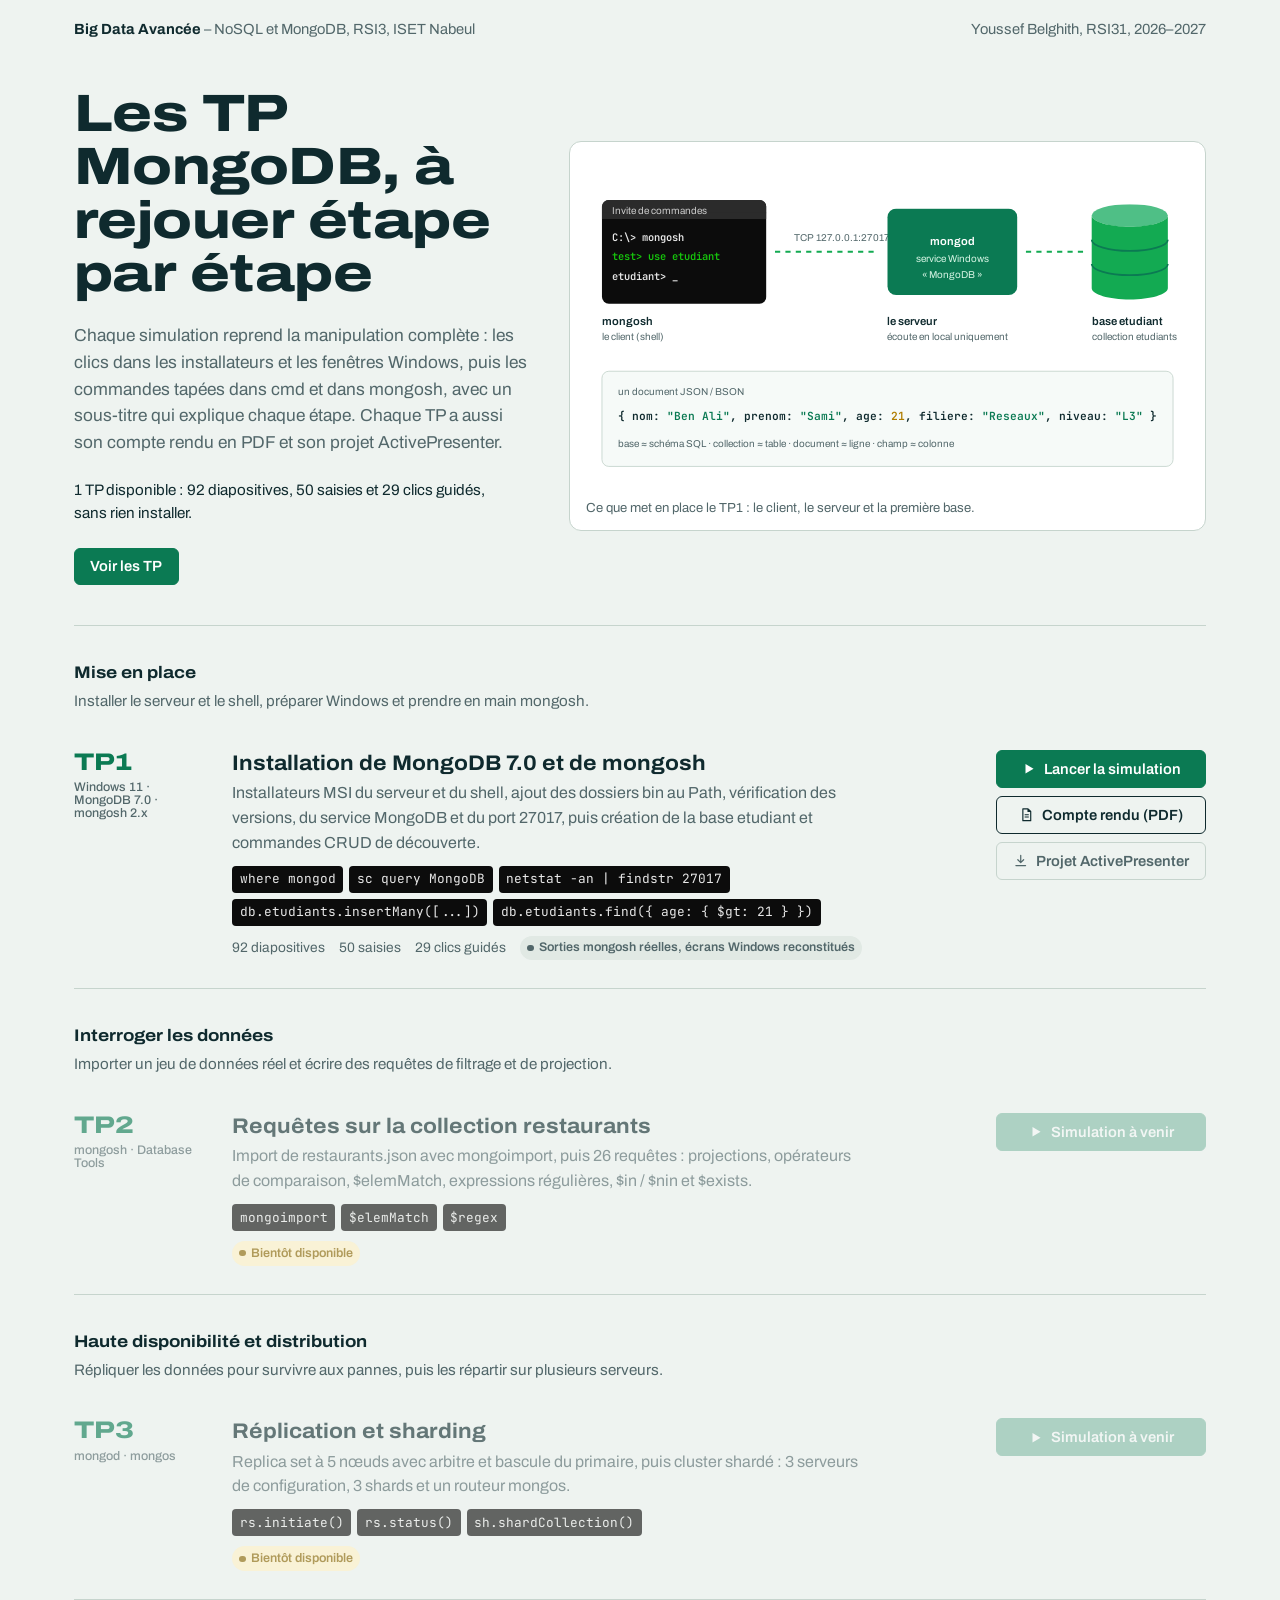
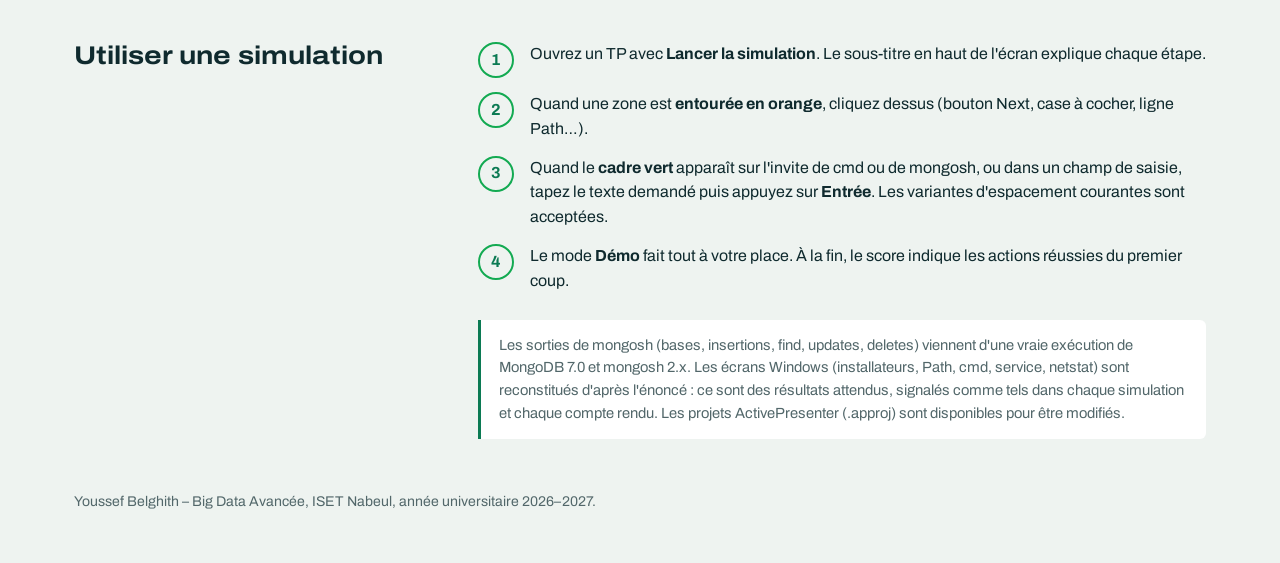
==== index.html @ b6e29b7c "TP1 : installation de MongoDB 7.0 et mongosh – simulation, compte rendu et projet ActivePresenter Co" ====
<!doctype html>
<html lang="fr">
<head>
<meta charset="utf-8">
<meta name="viewport" content="width=device-width, initial-scale=1">
<title>Big Data Avancée – Simulations des TP MongoDB</title>
<meta name="description" content="Les TP du module Big Data Avancée (MongoDB 7.0, mongosh, NoSQL) à rejouer dans le navigateur, avec leurs comptes rendus et les projets ActivePresenter.">
<link rel="preconnect" href="https://fonts.googleapis.com">
<link rel="preconnect" href="https://fonts.gstatic.com" crossorigin>
<link href="https://fonts.googleapis.com/css2?family=Archivo:wdth,wght@62..125,400..800&family=JetBrains+Mono:wght@400;600&display=swap" rel="stylesheet">
<link rel="stylesheet" href="assets/style.css">
<style>
  .wrap { max-width: 1180px; margin: 0 auto; padding: 0 24px; }
  header.top { display: flex; justify-content: space-between; align-items: center; gap: 16px; padding: 18px 0; color: var(--muted); font-size: .92rem; }
  header.top strong { color: var(--ink); }

  .hero { display: grid; grid-template-columns: minmax(0, 5fr) minmax(0, 7fr); gap: 40px; align-items: center; padding: 28px 0 40px; }
  .hero h1 { font-size: clamp(2.1rem, 4.1vw, 3.5rem); line-height: 1.02; margin: 0 0 22px; letter-spacing: -.01em;
    font-variation-settings: "wdth" 122; font-weight: 800; max-width: 14ch; }
  .hero p { font-size: 1.08rem; color: var(--muted); max-width: 46ch; margin: 0 0 22px; }
  .hero .meta { font-size: .95rem; color: var(--ink); }
  .stack-box { background: var(--surface); border: 1.5px solid var(--line); border-radius: var(--radius-m); padding: 6px; }
  .stack-box svg { display: block; width: 100%; height: auto; }
  .stack-box .cap { display: block; padding: 4px 10px 6px; font-size: .82rem; color: var(--muted); }
  svg .lbl { font: 600 13px var(--font); fill: var(--ink); }
  svg .sub { font: 400 11.5px var(--font); fill: var(--muted); }
  svg .mono { font: 600 12px var(--mono); fill: #e8e8e8; }
  svg .flow { fill: none; stroke: var(--serial); stroke-width: 2.4; stroke-dasharray: 6 6; animation: dash 1.2s linear infinite; }
  @keyframes dash { to { stroke-dashoffset: -12; } }
  svg .pop { opacity: 0; animation: pop .45s ease-out forwards; }
  @keyframes pop { to { opacity: 1; } }

  .group { padding: 34px 0 6px; border-top: 1.5px solid var(--line); }
  .group h2 { font-size: 1.05rem; font-weight: 700; margin: 0 0 4px; font-variation-settings: "wdth" 112; }
  .group .gdesc { color: var(--muted); font-size: .95rem; margin: 0 0 14px; }
  .tp { display: grid; grid-template-columns: 132px minmax(0, 1fr) auto; gap: 26px; align-items: start; padding: 22px 0; border-top: 1px dashed var(--line); }
  .group .tp:first-of-type { border-top: 0; }
  .tp.soon { opacity: .62; }
  .tp .num { font-size: 1.5rem; font-weight: 800; line-height: 1.05; font-variation-settings: "wdth" 125; color: var(--router); }
  .tp .num small { display: block; font-size: .78rem; font-weight: 500; color: var(--muted); margin-top: 6px; font-variation-settings: "wdth" 100; }
  .tp h3 { margin: 0 0 6px; font-size: 1.32rem; line-height: 1.2; font-variation-settings: "wdth" 108; }
  .tp p { margin: 0 0 10px; color: var(--muted); max-width: 70ch; }
  .tp .cmds { display: flex; flex-wrap: wrap; gap: 6px; margin-bottom: 10px; }
  .tp .cmds code { background: var(--console); color: #e8e8e8; padding: .28em .6em; border-radius: 4px; font-size: .8rem; }
  .tp .facts { display: flex; flex-wrap: wrap; gap: 8px 14px; align-items: center; font-size: .86rem; color: var(--muted); }
  .tp .actions { display: flex; flex-direction: column; gap: 8px; min-width: 210px; }

  .howto { padding: 42px 0 18px; border-top: 1.5px solid var(--line); display: grid; grid-template-columns: minmax(0, 4fr) minmax(0, 8fr); gap: 40px; }
  .howto h2 { margin: 0; font-size: 1.6rem; line-height: 1.1; font-variation-settings: "wdth" 115; }
  .howto ol { margin: 0; padding: 0; list-style: none; counter-reset: s; display: grid; gap: 14px; }
  .howto li { counter-increment: s; display: grid; grid-template-columns: 40px 1fr; gap: 12px; }
  .howto li::before { content: counter(s); width: 32px; height: 32px; border-radius: 50%; border: 2px solid var(--serial); color: var(--router); font-weight: 700; display: grid; place-items: center; }
  .note { margin: 26px 0 0; padding: 14px 18px; border-left: 3px solid var(--router); background: var(--surface); color: var(--muted); font-size: .92rem; border-radius: 0 var(--radius-s) var(--radius-s) 0; }
  footer { padding: 34px 0 50px; color: var(--muted); font-size: .88rem; }

  @media (max-width: 900px) {
    .hero { grid-template-columns: 1fr; gap: 26px; }
    .howto { grid-template-columns: 1fr; gap: 18px; }
    .tp { grid-template-columns: 1fr; gap: 10px; }
    .tp .actions { flex-direction: row; flex-wrap: wrap; min-width: 0; }
  }
  @media (max-width: 520px) {
    .wrap { padding: 0 16px; }
    header.top { flex-direction: column; align-items: flex-start; gap: 4px; }
    .tp .actions .btn { flex: 1 1 100%; }
  }
</style>
</head>
<body>
<div class="wrap">
  <header class="top">
    <span><strong>Big Data Avancée</strong> – NoSQL et MongoDB, RSI3, ISET Nabeul</span>
    <span>Youssef Belghith, RSI31, 2026–2027</span>
  </header>

  <section class="hero">
    <div>
      <h1>Les TP MongoDB, à rejouer étape par étape</h1>
      <p>Chaque simulation reprend la manipulation complète : les clics dans les installateurs et les fenêtres Windows, puis les commandes tapées dans cmd et dans mongosh, avec un sous-titre qui explique chaque étape. Chaque TP a aussi son compte rendu en PDF et son projet ActivePresenter.</p>
      <p class="meta" id="totals"></p>
      <a class="btn btn-primary" href="#tps">Voir les TP</a>
    </div>
    <div class="stack-box">
      <svg viewBox="0 0 720 400" role="img" aria-label="Chaîne du TP1 : cmd lance mongosh, qui se connecte au service mongod sur 127.0.0.1:27017, qui stocke la base etudiant">
        <g class="pop" style="animation-delay:.1s">
          <rect x="30" y="60" width="190" height="120" rx="8" fill="#0c0c0c"/>
          <rect x="30" y="60" width="190" height="22" rx="8" fill="#2b2b2b"/><rect x="30" y="74" width="190" height="8" fill="#2b2b2b"/>
          <text x="42" y="76" class="sub" style="fill:#ccc">Invite de commandes</text>
          <text x="42" y="108" class="mono">C:\&gt; mongosh</text>
          <text x="42" y="130" class="mono" style="fill:#16c60c">test&gt; use etudiant</text>
          <text x="42" y="152" class="mono">etudiant&gt; _</text>
          <text x="30" y="204" class="lbl">mongosh</text><text x="30" y="222" class="sub">le client (shell)</text>
        </g>
        <path class="flow" d="M230 120 H350"/>
        <g class="pop" style="animation-delay:.5s">
          <text x="252" y="108" class="sub">TCP 127.0.0.1:27017</text>
          <rect x="360" y="70" width="150" height="100" rx="10" fill="#0b7a53"/>
          <text x="435" y="112" text-anchor="middle" class="lbl" style="fill:#fff">mongod</text>
          <text x="435" y="132" text-anchor="middle" class="sub" style="fill:#d6f5e4">service Windows</text>
          <text x="435" y="150" text-anchor="middle" class="sub" style="fill:#d6f5e4">« MongoDB »</text>
          <text x="360" y="204" class="lbl">le serveur</text><text x="360" y="222" class="sub">écoute en local uniquement</text>
        </g>
        <path class="flow" d="M520 120 H590"/>
        <g class="pop" style="animation-delay:.9s">
          <ellipse cx="640" cy="78" rx="44" ry="13" fill="#4fbf86"/>
          <path d="M596 78 v84 c0 7 20 13 44 13 s44-6 44-13 v-84 c0 7-20 13-44 13 s-44-6-44-13z" fill="#13aa52"/>
          <path d="M596 106c0 7 20 13 44 13s44-6 44-13M596 134c0 7 20 13 44 13s44-6 44-13" stroke="#0b7a53" stroke-width="2" fill="none"/>
          <text x="596" y="204" class="lbl">base etudiant</text><text x="596" y="222" class="sub">collection etudiants</text>
        </g>
        <g class="pop" style="animation-delay:1.3s">
          <rect x="30" y="258" width="660" height="110" rx="8" fill="#f6faf8" stroke="#c6d4cd"/>
          <text x="48" y="286" class="sub">un document JSON / BSON</text>
          <text x="48" y="314" style="font:600 13px var(--mono);fill:#0f2a2e">{ nom: <tspan fill="#0b7a53">"Ben Ali"</tspan>, prenom: <tspan fill="#0b7a53">"Sami"</tspan>, age: <tspan fill="#b07d00">21</tspan>, filiere: <tspan fill="#0b7a53">"Reseaux"</tspan>, niveau: <tspan fill="#0b7a53">"L3"</tspan> }</text>
          <text x="48" y="346" class="sub">base ≈ schéma SQL · collection ≈ table · document ≈ ligne · champ ≈ colonne</text>
        </g>
      </svg>
      <span class="stack-box cap" style="border:0;padding:4px 10px 6px">Ce que met en place le TP1 : le client, le serveur et la première base.</span>
    </div>
  </section>

  <main id="tps"></main>

  <section class="howto">
    <h2>Utiliser une simulation</h2>
    <div>
      <ol>
        <li><span>Ouvrez un TP avec <b>Lancer la simulation</b>. Le sous-titre en haut de l'écran explique chaque étape.</span></li>
        <li><span>Quand une zone est <b>entourée en orange</b>, cliquez dessus (bouton Next, case à cocher, ligne Path…).</span></li>
        <li><span>Quand le <b>cadre vert</b> apparaît sur l'invite de cmd ou de mongosh, ou dans un champ de saisie, tapez le texte demandé puis appuyez sur <b>Entrée</b>. Les variantes d'espacement courantes sont acceptées.</span></li>
        <li><span>Le mode <b>Démo</b> fait tout à votre place. À la fin, le score indique les actions réussies du premier coup.</span></li>
      </ol>
      <p class="note">Les sorties de mongosh (bases, insertions, find, updates, deletes) viennent d'une vraie exécution de MongoDB 7.0 et mongosh 2.x. Les écrans Windows (installateurs, Path, cmd, service, netstat) sont reconstitués d'après l'énoncé : ce sont des résultats attendus, signalés comme tels dans chaque simulation et chaque compte rendu. Les projets ActivePresenter (.approj) sont disponibles pour être modifiés.</p>
    </div>
  </section>

  <footer>Youssef Belghith – Big Data Avancée, ISET Nabeul, année universitaire 2026–2027.</footer>
</div>

<script src="assets/catalog.js"></script>
<script src="assets/home.js"></script>
</body>
</html>
---- assets/style.css ----
/* Big Data Avancée — palette « documents » : vert feuille, encre bleu nuit, console noire */
:root {
  --paper: #eef3f0;
  --paper-2: #e1e9e4;
  --surface: #ffffff;
  --ink: #0f2a2e;
  --muted: #52676a;
  --line: #c6d4cd;
  --router: #0b7a53;        /* couleur principale (boutons, numéros) */
  --router-dark: #075c3e;
  --serial: #13aa52;        /* barre de progression, accents */
  --port: #2db24a;          /* cadre vert de saisie */
  --hint: #fff3b0;
  --console: #0c0c0c;
  --radius-s: 6px;
  --radius-m: 12px;
  --font: "Archivo", "Segoe UI", system-ui, sans-serif;
  --mono: "JetBrains Mono", "Cascadia Mono", Consolas, monospace;
}
* { box-sizing: border-box; }
html { -webkit-text-size-adjust: 100%; }
body {
  margin: 0; background: var(--paper); color: var(--ink);
  font-family: var(--font); font-size: 16px; line-height: 1.55;
  font-variation-settings: "wdth" 100;
}
a { color: inherit; }
:focus-visible { outline: 3px solid var(--router); outline-offset: 2px; border-radius: 4px; }
code, .cmd { font-family: var(--mono); font-size: .86em; }

.btn {
  display: inline-flex; align-items: center; gap: .45em; justify-content: center;
  font: 600 .92rem/1 var(--font); text-decoration: none; cursor: pointer;
  padding: .7em 1.05em; border-radius: var(--radius-s); border: 1.5px solid var(--ink);
  background: transparent; color: var(--ink); transition: background .15s, color .15s, transform .1s;
  white-space: nowrap;
}
.btn:hover { background: var(--ink); color: var(--paper); }
.btn:active { transform: translateY(1px); }
.btn-primary { background: var(--router); border-color: var(--router); color: #fff; }
.btn-primary:hover { background: var(--router-dark); border-color: var(--router-dark); color: #fff; }
.btn-quiet { border-color: var(--line); color: var(--muted); }
.btn-quiet:hover { background: var(--paper-2); color: var(--ink); }
.btn[aria-disabled="true"] { opacity: .45; pointer-events: none; }
.btn svg { width: 1.05em; height: 1.05em; flex: none; }

.badge {
  display: inline-flex; align-items: center; gap: .4em; font-size: .78rem; font-weight: 600;
  padding: .22em .6em; border-radius: 999px; background: var(--paper-2); color: var(--muted);
}
.badge::before { content: ""; width: .5em; height: .5em; border-radius: 50%; background: currentColor; }
.badge.real { background: #dcf3e2; color: #1d7a34; }
.badge.soon { background: #fff1c7; color: #8a6400; }

@media (prefers-reduced-motion: reduce) {
  *, *::before, *::after { animation-duration: .001ms !important; animation-iteration-count: 1 !important; transition: none !important; }
}
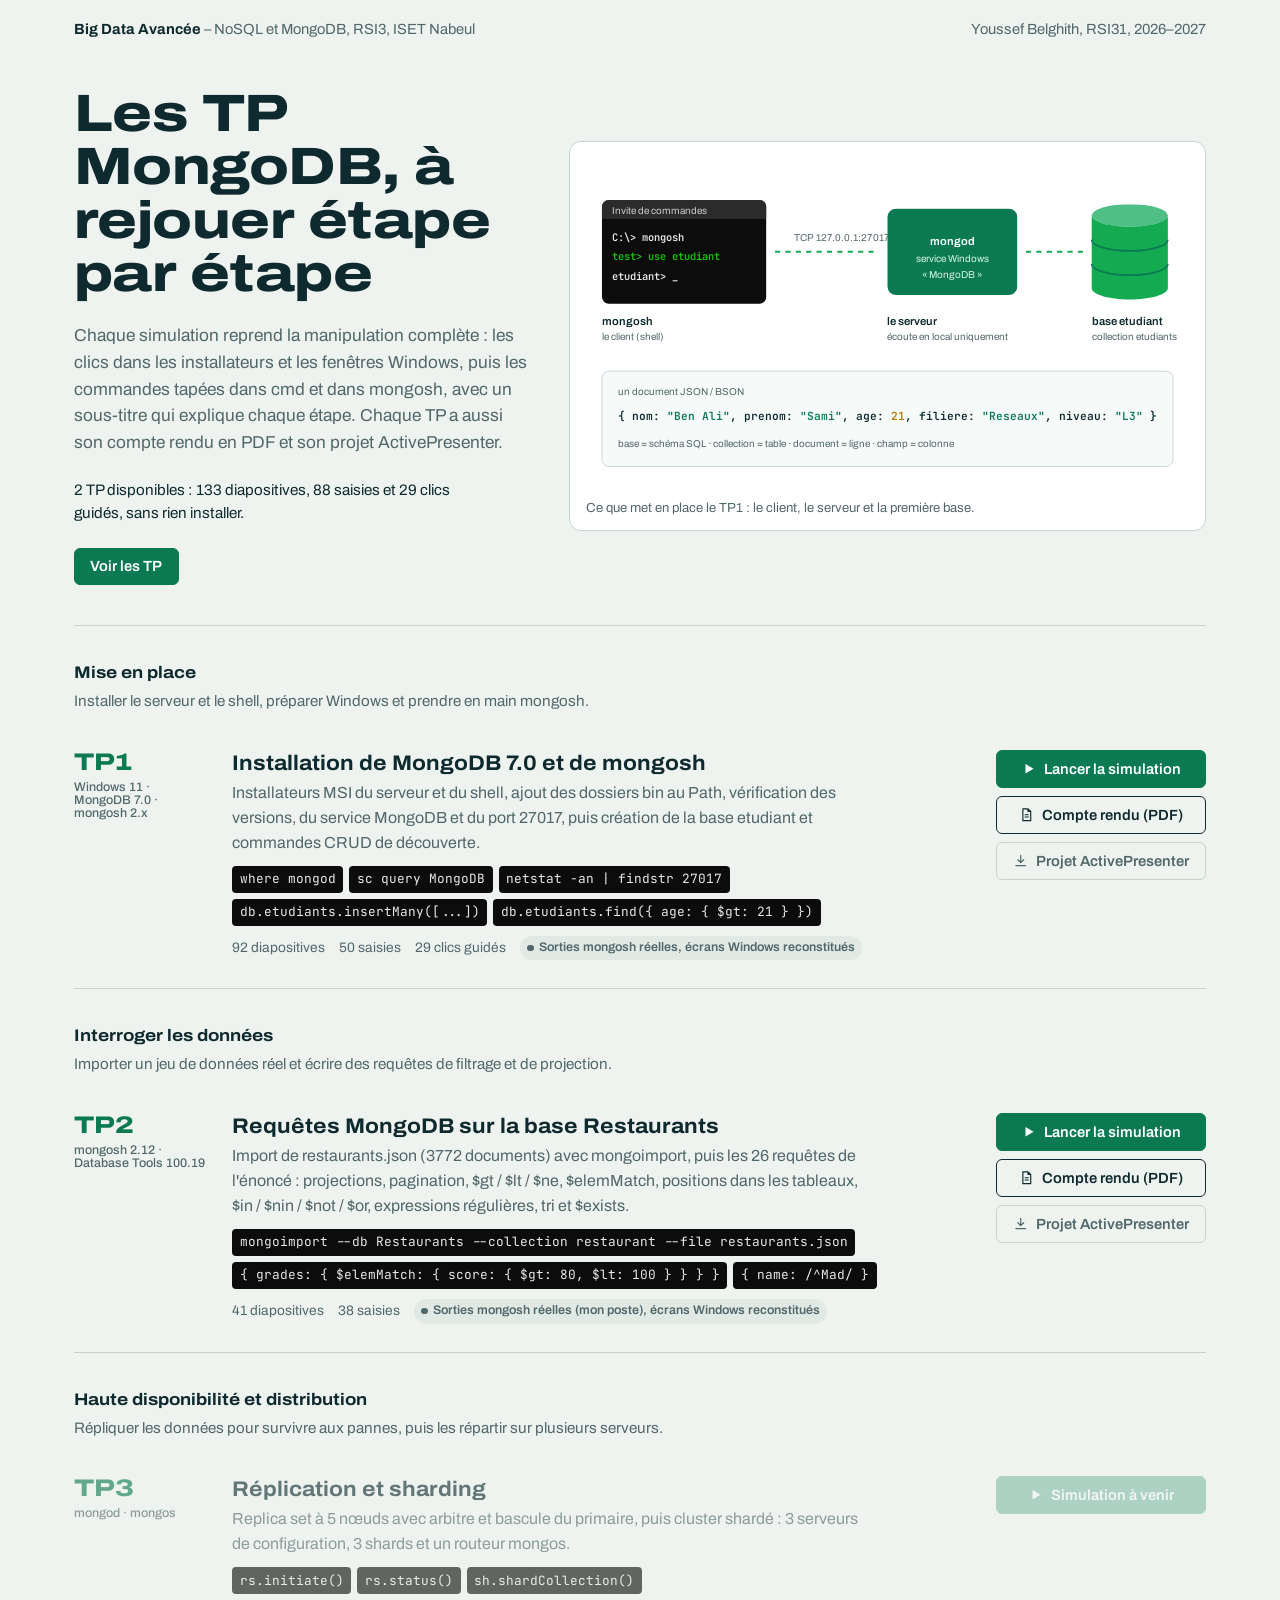
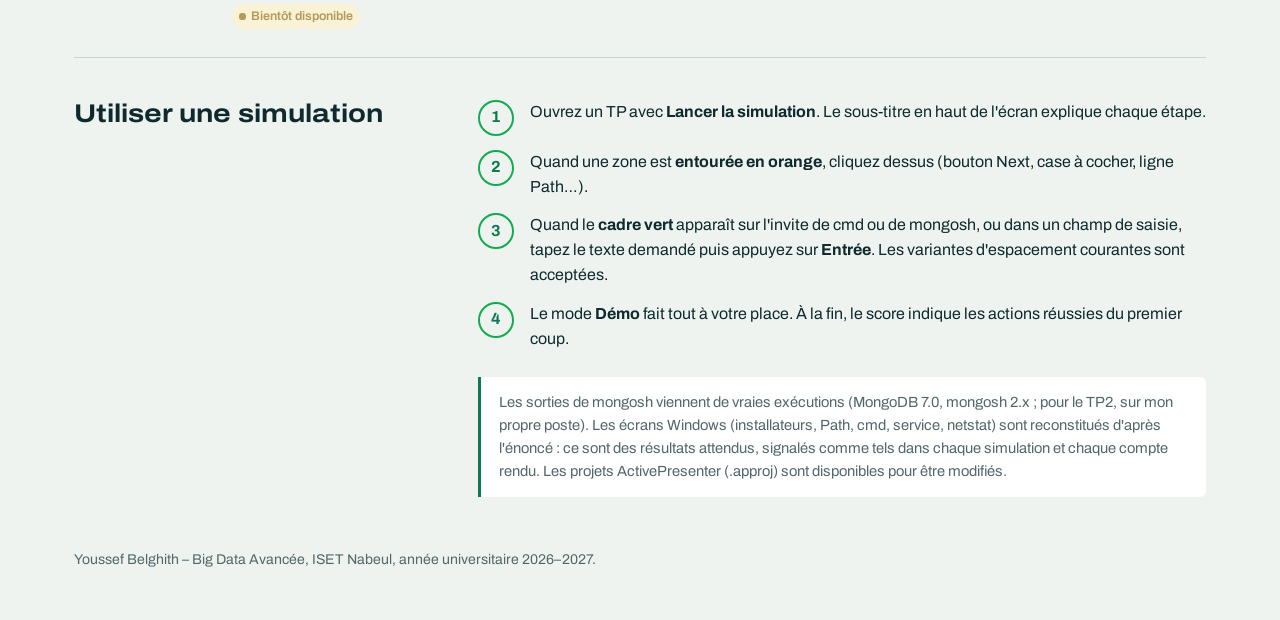
==== commit 0afbbdf6: "TP2 : requêtes MongoDB sur la base Restaurants – simulation, compte rendu et projet ActivePresenter " ====
--- a/index.html
+++ b/index.html
@@ -129,7 +129,7 @@
         <li><span>Quand le <b>cadre vert</b> apparaît sur l'invite de cmd ou de mongosh, ou dans un champ de saisie, tapez le texte demandé puis appuyez sur <b>Entrée</b>. Les variantes d'espacement courantes sont acceptées.</span></li>
         <li><span>Le mode <b>Démo</b> fait tout à votre place. À la fin, le score indique les actions réussies du premier coup.</span></li>
       </ol>
-      <p class="note">Les sorties de mongosh (bases, insertions, find, updates, deletes) viennent d'une vraie exécution de MongoDB 7.0 et mongosh 2.x. Les écrans Windows (installateurs, Path, cmd, service, netstat) sont reconstitués d'après l'énoncé : ce sont des résultats attendus, signalés comme tels dans chaque simulation et chaque compte rendu. Les projets ActivePresenter (.approj) sont disponibles pour être modifiés.</p>
+      <p class="note">Les sorties de mongosh viennent de vraies exécutions (MongoDB 7.0, mongosh 2.x ; pour le TP2, sur mon propre poste). Les écrans Windows (installateurs, Path, cmd, service, netstat) sont reconstitués d'après l'énoncé : ce sont des résultats attendus, signalés comme tels dans chaque simulation et chaque compte rendu. Les projets ActivePresenter (.approj) sont disponibles pour être modifiés.</p>
     </div>
   </section>
 
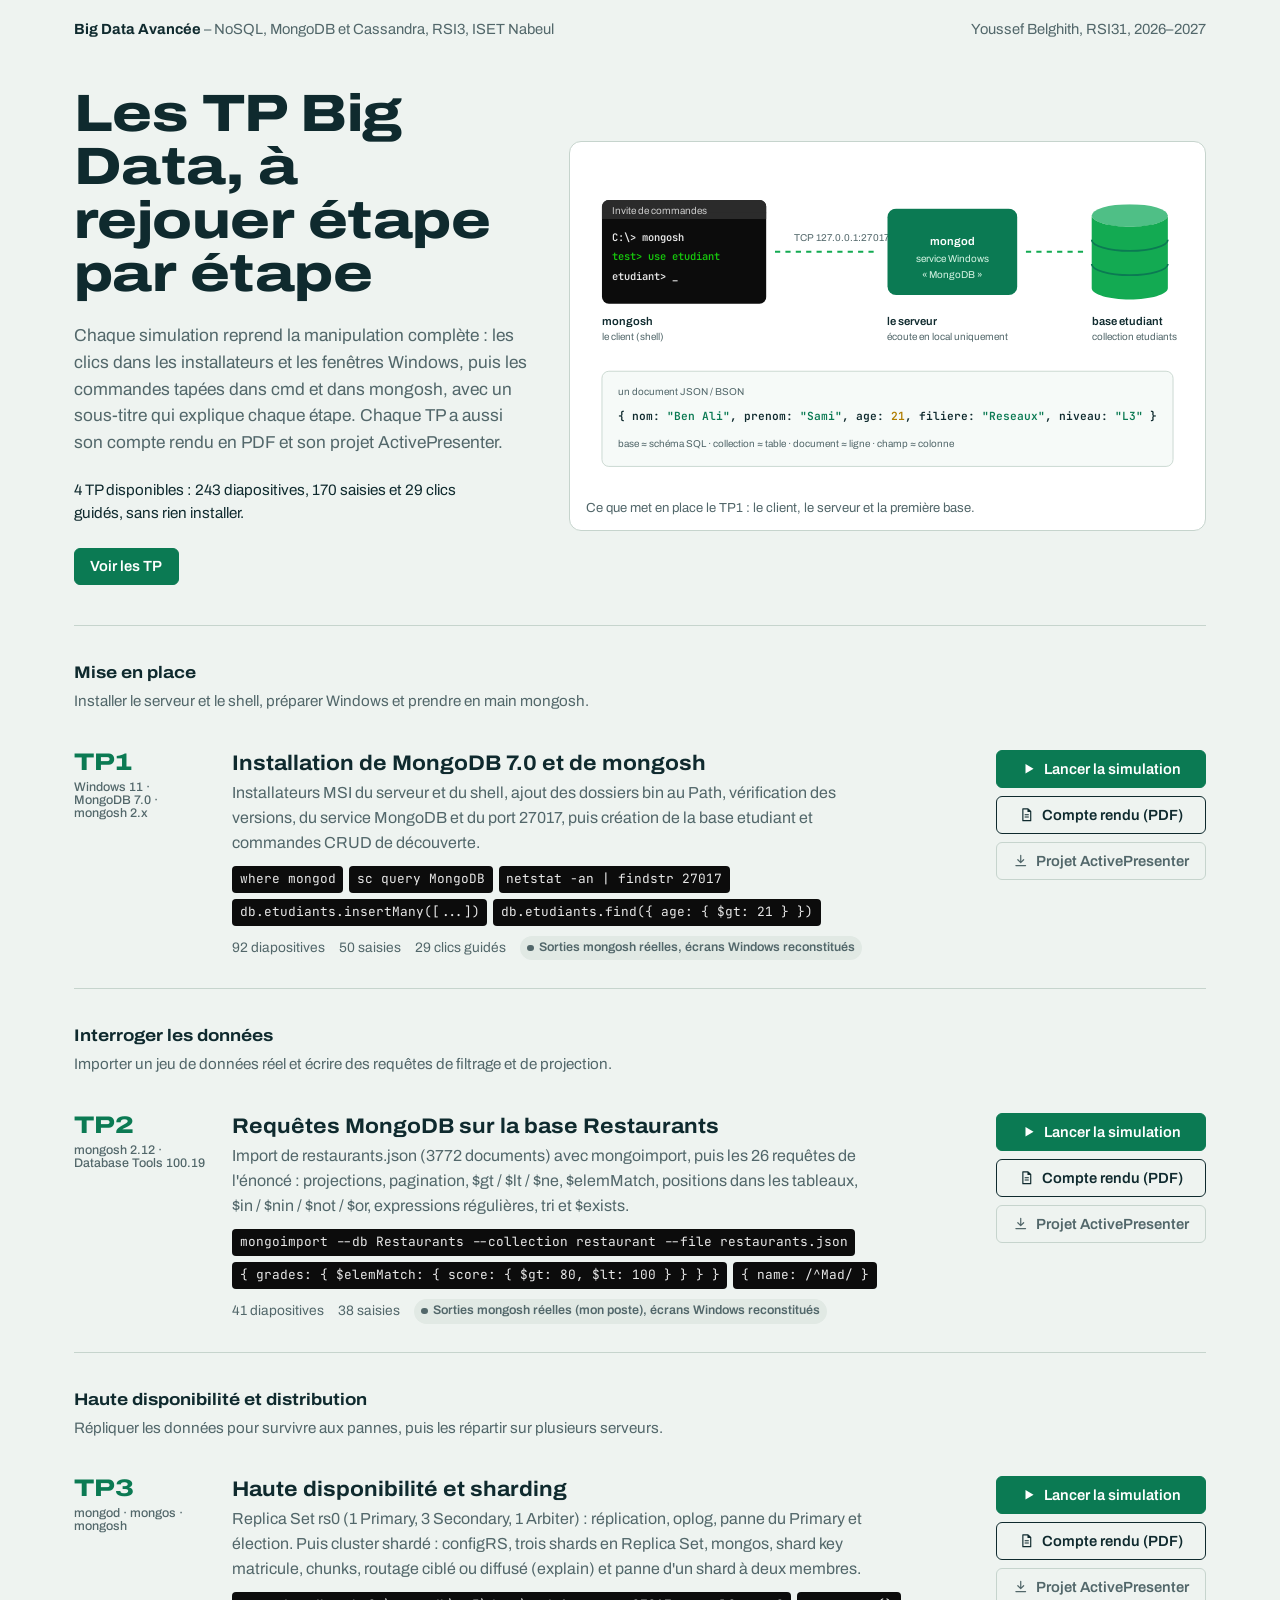
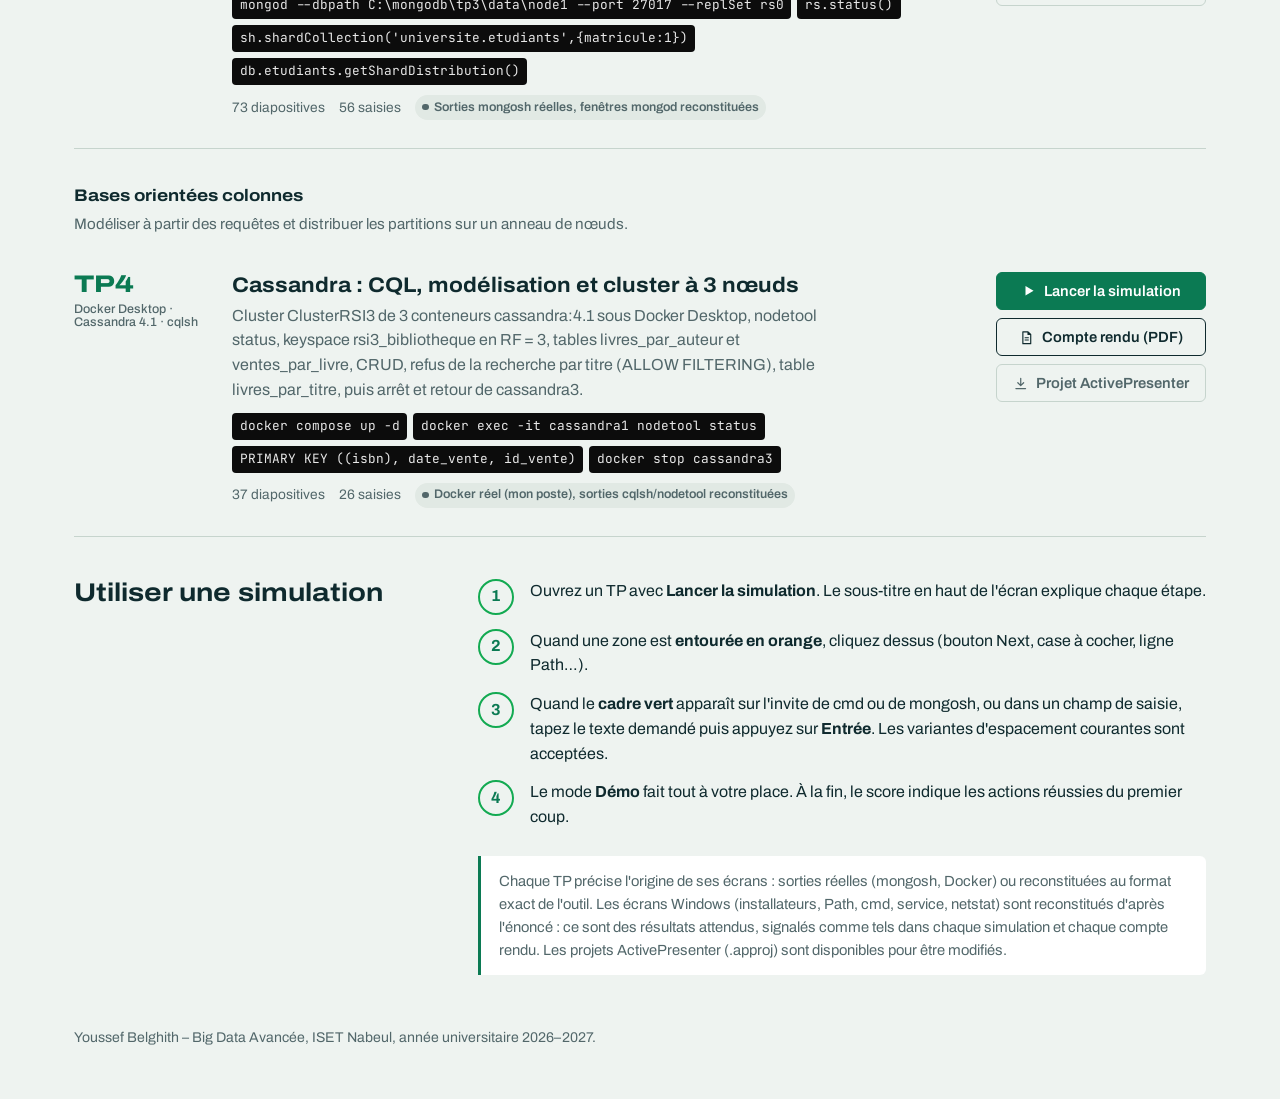
==== commit f5f2c090: "TP4 : Cassandra – simulation, compte rendu et projet ActivePresenter Co-Authored-By: Claude Opus 5.5" ====
--- a/index.html
+++ b/index.html
@@ -3,7 +3,7 @@
 <head>
 <meta charset="utf-8">
 <meta name="viewport" content="width=device-width, initial-scale=1">
-<title>Big Data Avancée – Simulations des TP MongoDB</title>
+<title>Big Data Avancée – Simulations des TP (MongoDB, Cassandra…)</title>
 <meta name="description" content="Les TP du module Big Data Avancée (MongoDB 7.0, mongosh, NoSQL) à rejouer dans le navigateur, avec leurs comptes rendus et les projets ActivePresenter.">
 <link rel="preconnect" href="https://fonts.googleapis.com">
 <link rel="preconnect" href="https://fonts.gstatic.com" crossorigin>
@@ -69,13 +69,13 @@
 <body>
 <div class="wrap">
   <header class="top">
-    <span><strong>Big Data Avancée</strong> – NoSQL et MongoDB, RSI3, ISET Nabeul</span>
+    <span><strong>Big Data Avancée</strong> – NoSQL, MongoDB et Cassandra, RSI3, ISET Nabeul</span>
     <span>Youssef Belghith, RSI31, 2026–2027</span>
   </header>
 
   <section class="hero">
     <div>
-      <h1>Les TP MongoDB, à rejouer étape par étape</h1>
+      <h1>Les TP Big Data, à rejouer étape par étape</h1>
       <p>Chaque simulation reprend la manipulation complète : les clics dans les installateurs et les fenêtres Windows, puis les commandes tapées dans cmd et dans mongosh, avec un sous-titre qui explique chaque étape. Chaque TP a aussi son compte rendu en PDF et son projet ActivePresenter.</p>
       <p class="meta" id="totals"></p>
       <a class="btn btn-primary" href="#tps">Voir les TP</a>
@@ -129,7 +129,7 @@
         <li><span>Quand le <b>cadre vert</b> apparaît sur l'invite de cmd ou de mongosh, ou dans un champ de saisie, tapez le texte demandé puis appuyez sur <b>Entrée</b>. Les variantes d'espacement courantes sont acceptées.</span></li>
         <li><span>Le mode <b>Démo</b> fait tout à votre place. À la fin, le score indique les actions réussies du premier coup.</span></li>
       </ol>
-      <p class="note">Les sorties de mongosh viennent de vraies exécutions (MongoDB 7.0, mongosh 2.x ; pour le TP2, sur mon propre poste). Les écrans Windows (installateurs, Path, cmd, service, netstat) sont reconstitués d'après l'énoncé : ce sont des résultats attendus, signalés comme tels dans chaque simulation et chaque compte rendu. Les projets ActivePresenter (.approj) sont disponibles pour être modifiés.</p>
+      <p class="note">Chaque TP précise l'origine de ses écrans : sorties réelles (mongosh, Docker) ou reconstituées au format exact de l'outil. Les écrans Windows (installateurs, Path, cmd, service, netstat) sont reconstitués d'après l'énoncé : ce sont des résultats attendus, signalés comme tels dans chaque simulation et chaque compte rendu. Les projets ActivePresenter (.approj) sont disponibles pour être modifiés.</p>
     </div>
   </section>
 
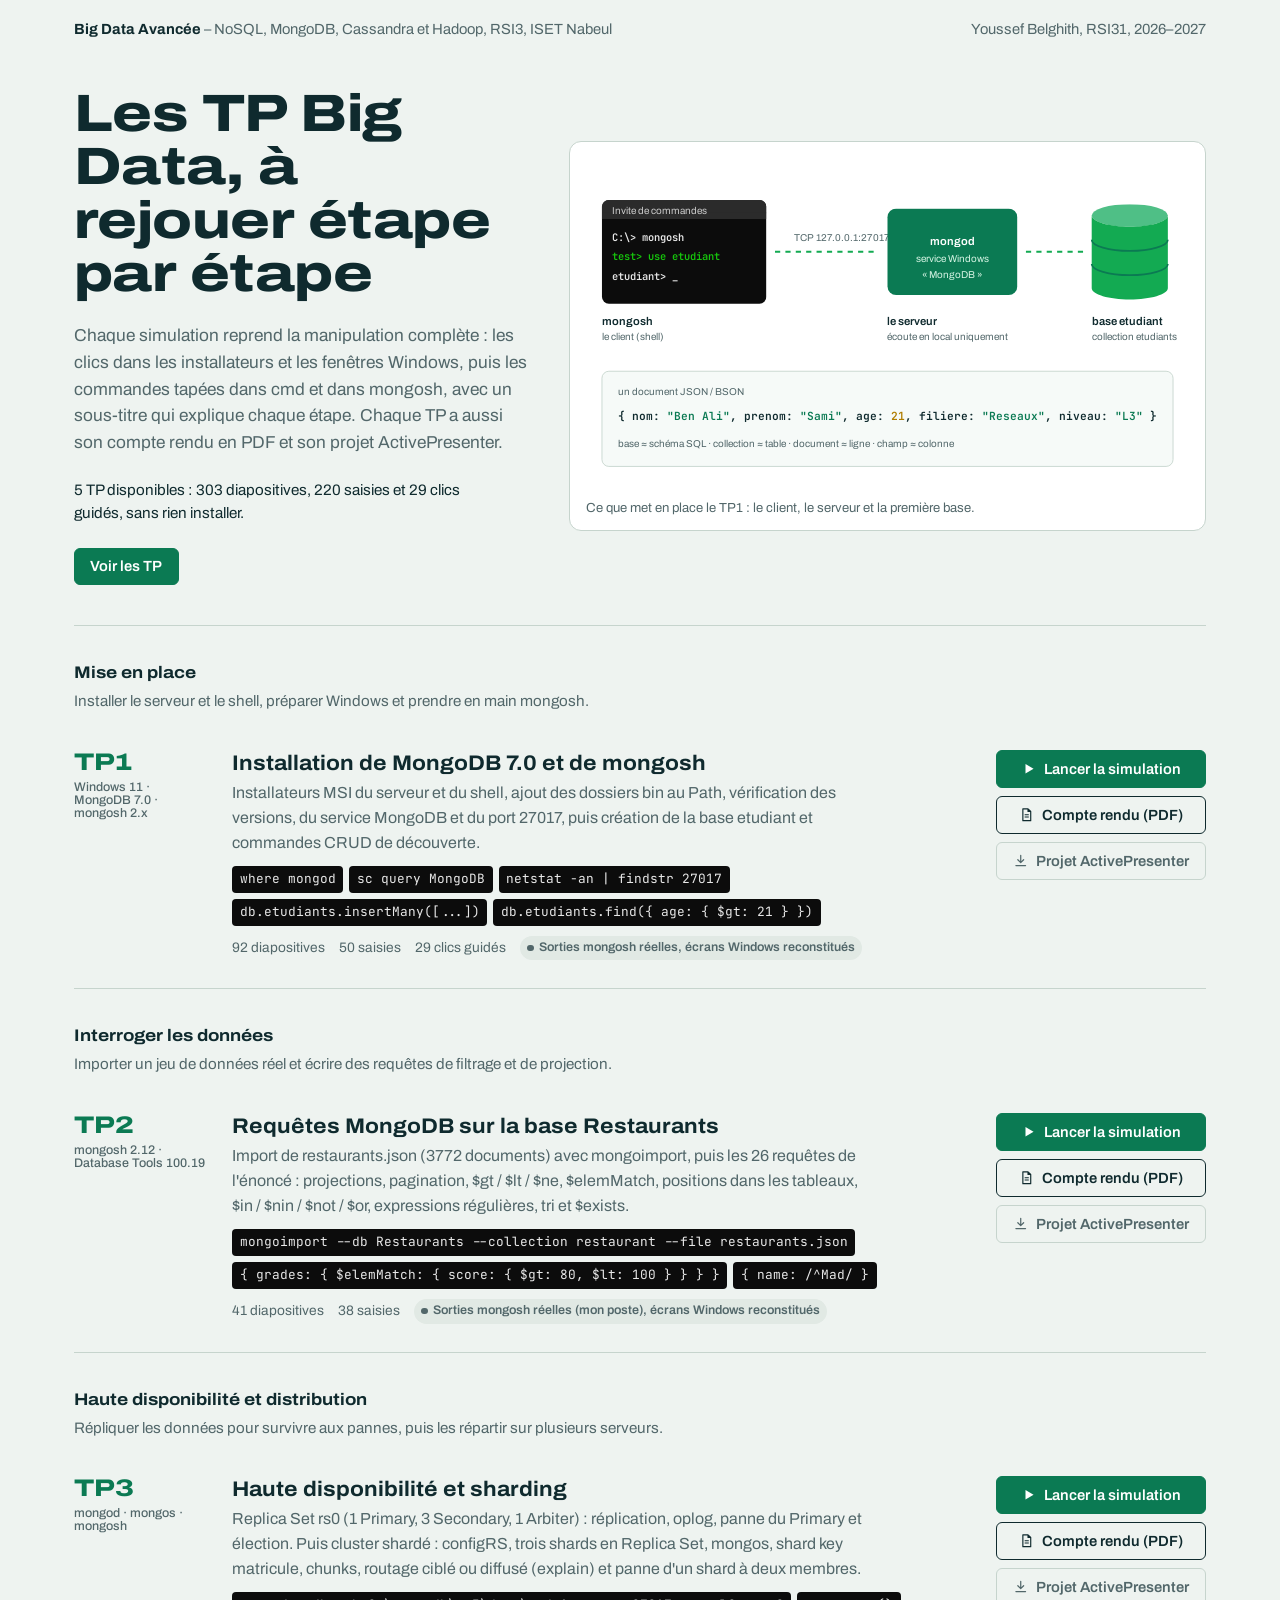
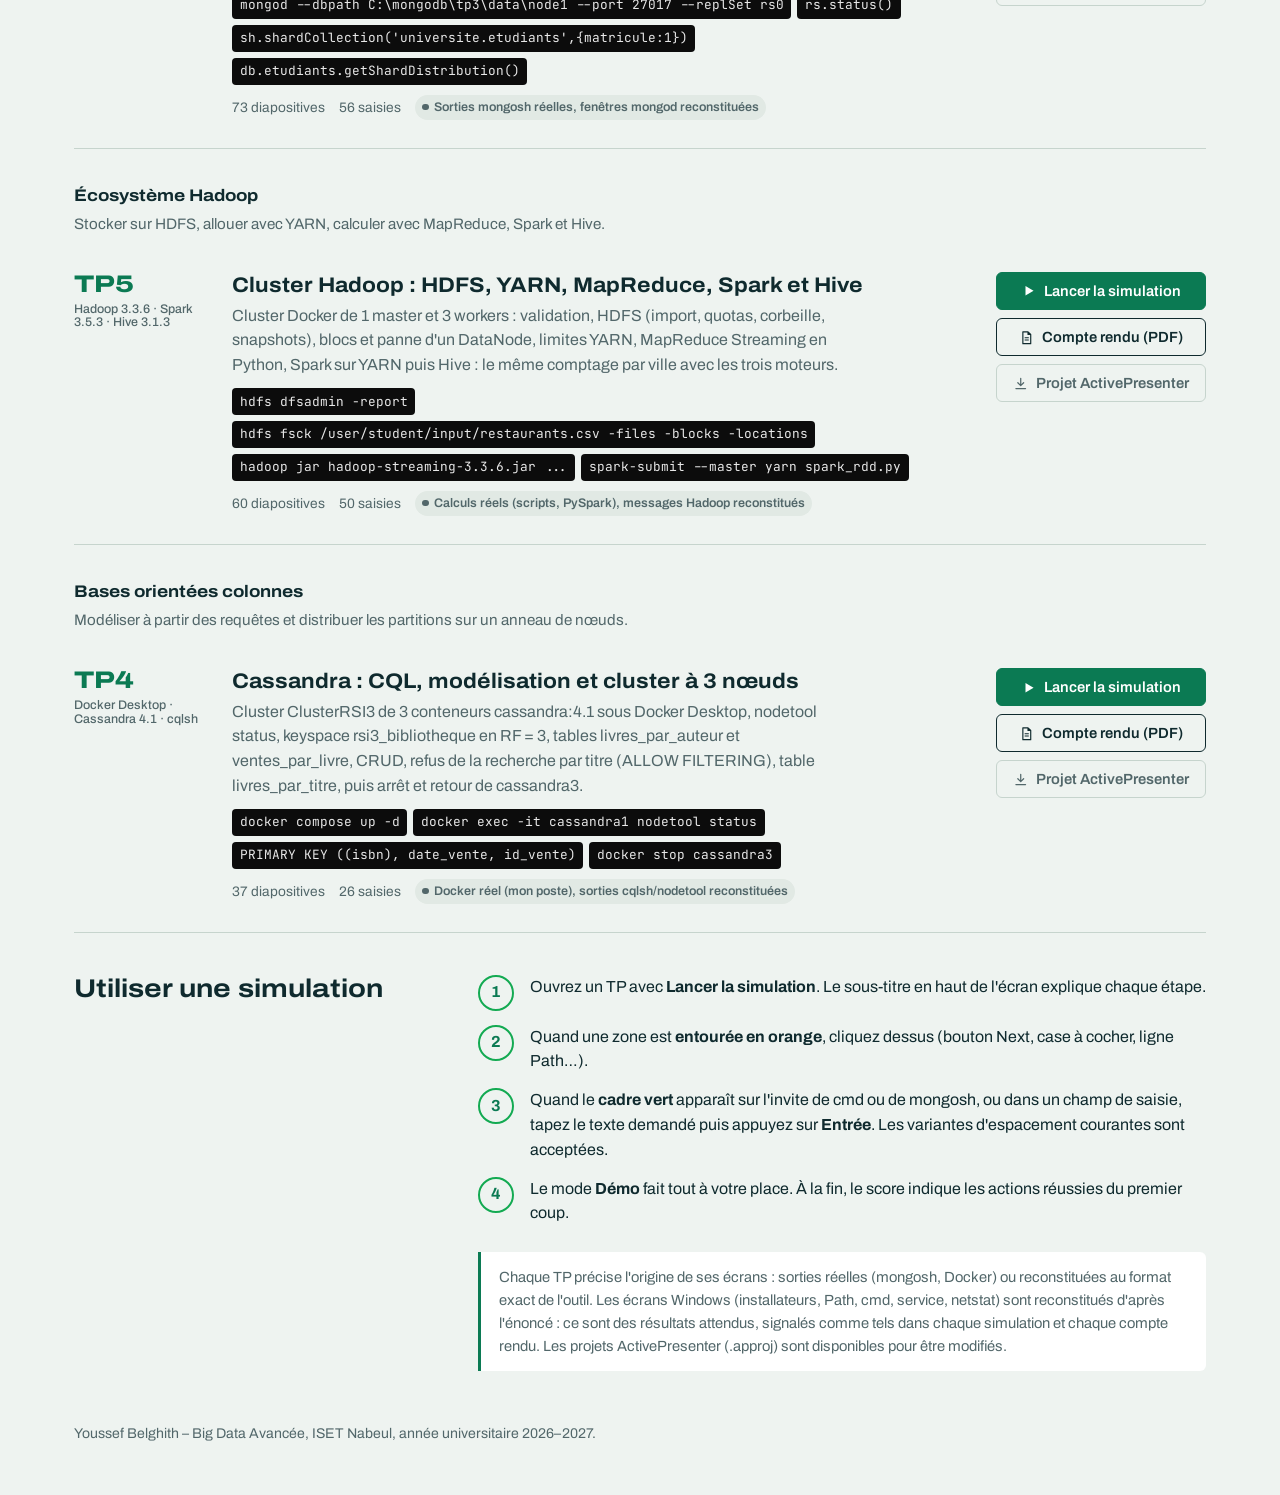
==== commit eb3b1a1e: "TP5 : cluster Hadoop, HDFS, YARN, MapReduce, Spark et Hive ; TP4 : sorties conservées à l'effacement" ====
--- a/index.html
+++ b/index.html
@@ -69,7 +69,7 @@
 <body>
 <div class="wrap">
   <header class="top">
-    <span><strong>Big Data Avancée</strong> – NoSQL, MongoDB et Cassandra, RSI3, ISET Nabeul</span>
+    <span><strong>Big Data Avancée</strong> – NoSQL, MongoDB, Cassandra et Hadoop, RSI3, ISET Nabeul</span>
     <span>Youssef Belghith, RSI31, 2026–2027</span>
   </header>
 
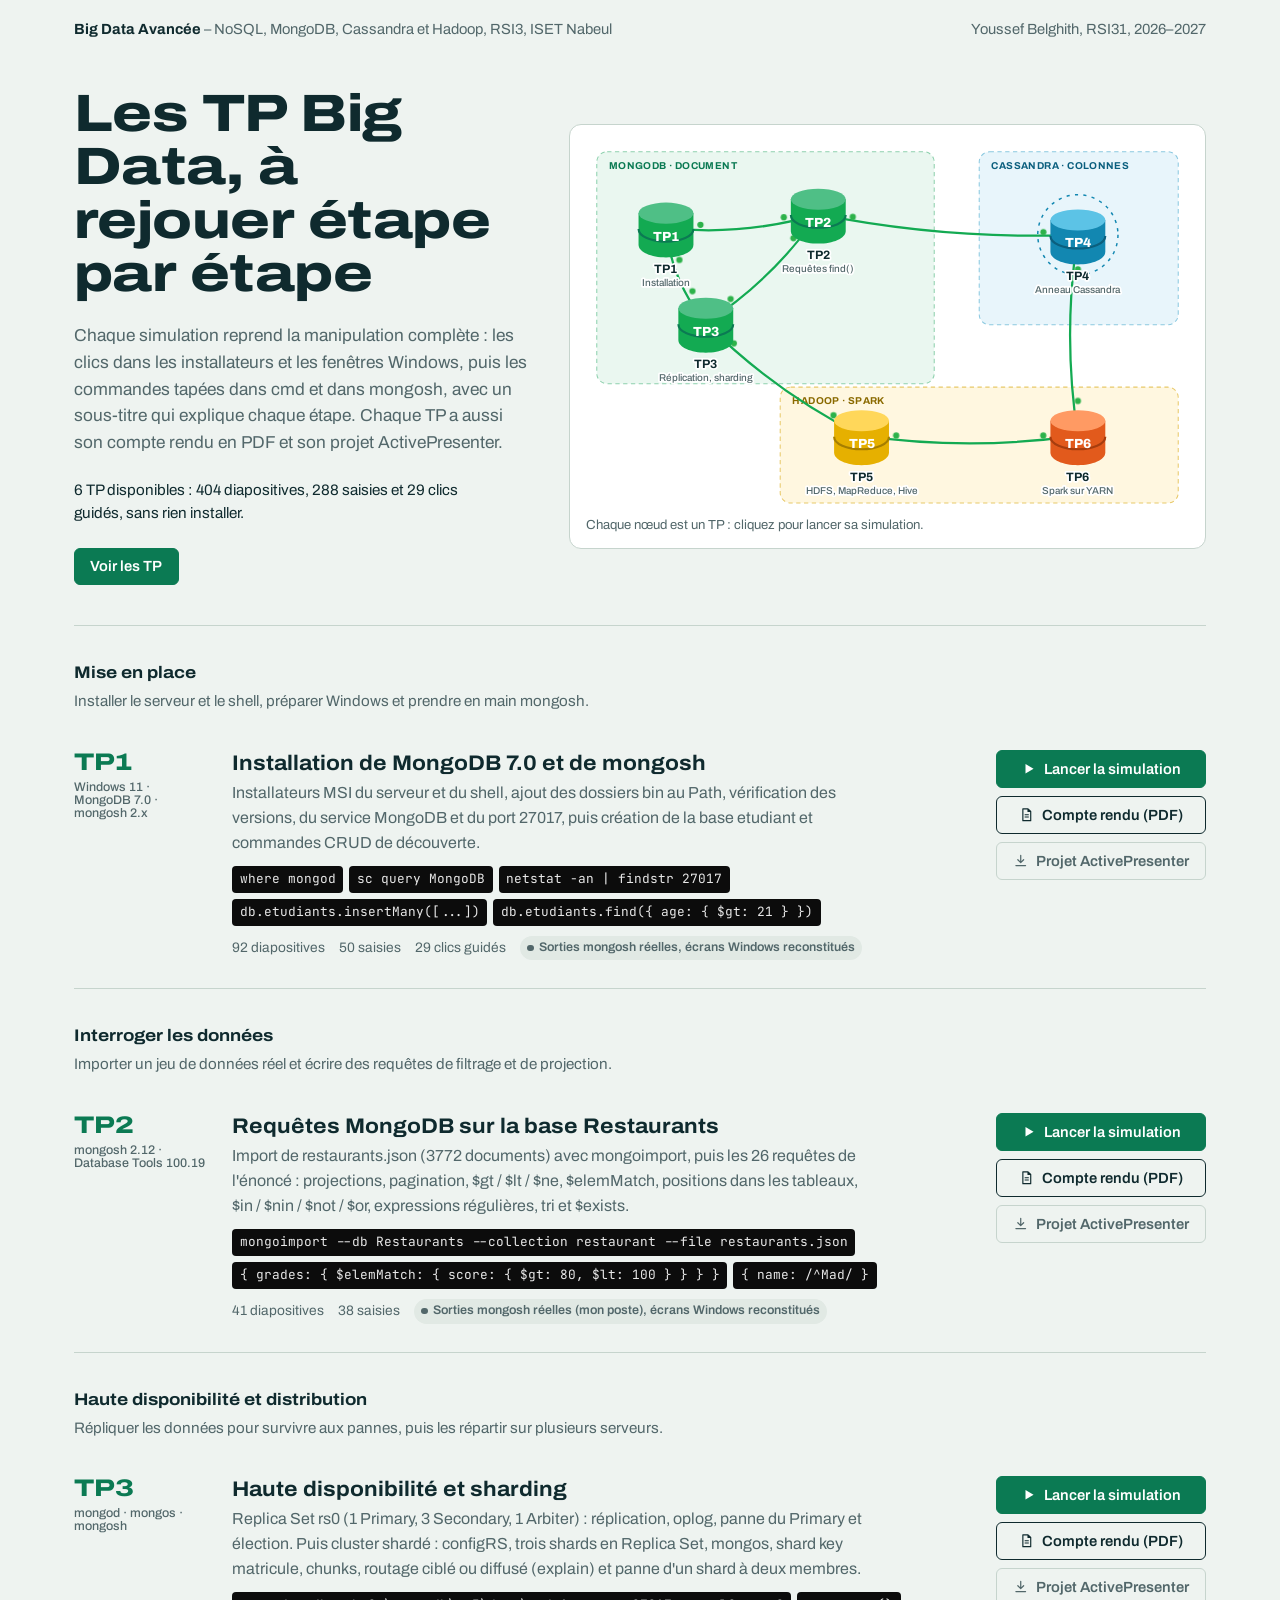
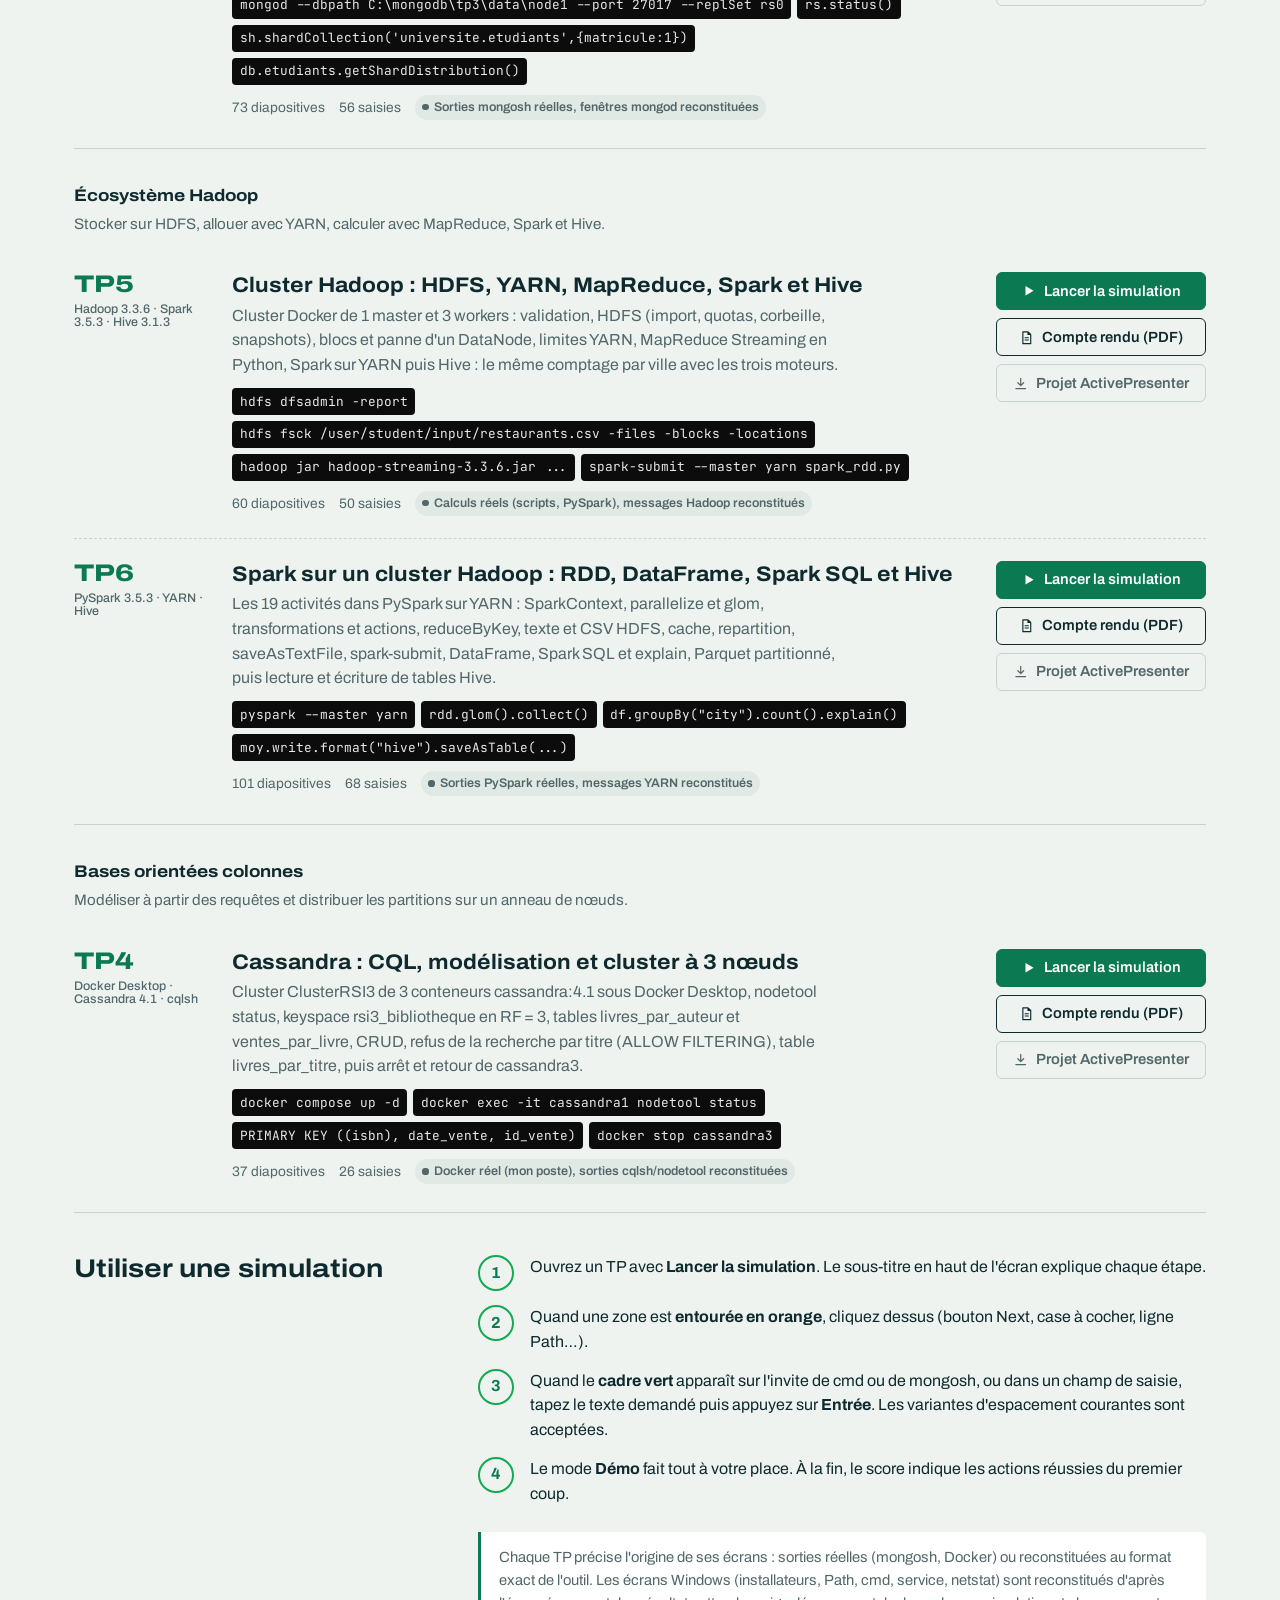
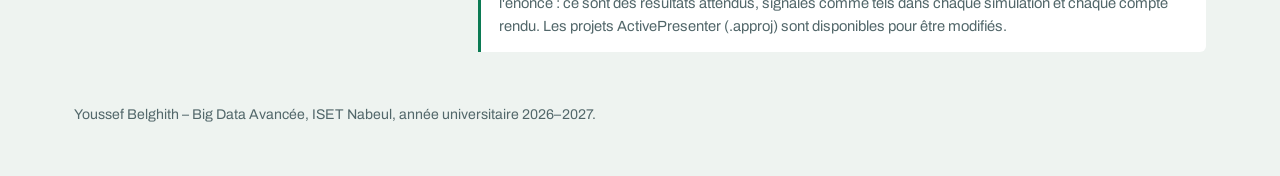
==== commit 8cf22d12: "Accueil : carte interactive des TP (cluster animé, accès rapide aux simulations) Chaque nœud (cylind" ====
--- a/index.html
+++ b/index.html
@@ -19,15 +19,29 @@
     font-variation-settings: "wdth" 122; font-weight: 800; max-width: 14ch; }
   .hero p { font-size: 1.08rem; color: var(--muted); max-width: 46ch; margin: 0 0 22px; }
   .hero .meta { font-size: .95rem; color: var(--ink); }
-  .stack-box { background: var(--surface); border: 1.5px solid var(--line); border-radius: var(--radius-m); padding: 6px; }
-  .stack-box svg { display: block; width: 100%; height: auto; }
-  .stack-box .cap { display: block; padding: 4px 10px 6px; font-size: .82rem; color: var(--muted); }
-  svg .lbl { font: 600 13px var(--font); fill: var(--ink); }
-  svg .sub { font: 400 11.5px var(--font); fill: var(--muted); }
-  svg .mono { font: 600 12px var(--mono); fill: #e8e8e8; }
-  svg .flow { fill: none; stroke: var(--serial); stroke-width: 2.4; stroke-dasharray: 6 6; animation: dash 1.2s linear infinite; }
-  @keyframes dash { to { stroke-dashoffset: -12; } }
-  svg .pop { opacity: 0; animation: pop .45s ease-out forwards; }
+  .topo-box { position: relative; background: var(--surface); border: 1.5px solid var(--line); border-radius: var(--radius-m); padding: 6px; }
+  .topo-box svg { display: block; width: 100%; height: auto; }
+  .topo-caption { display: block; padding: 4px 10px 6px; font-size: .82rem; color: var(--muted); }
+  .topo-tip { position: absolute; pointer-events: none; background: var(--ink); color: #fff; font-size: .8rem; line-height: 1.35; padding: 8px 11px; border-radius: 8px; width: max-content; max-width: 270px; box-shadow: 0 6px 18px rgba(15,42,46,.25); transform: translate(-50%, 12px); z-index: 3; }
+  .topo-tip b { display: block; font-size: .86rem; margin-bottom: 2px; }
+  .topo-tip span { color: #b9d8cb; }
+  svg .zone { stroke-width: 1.2; stroke-dasharray: 5 4; }
+  svg .zone-label { font: 700 11.5px var(--font); letter-spacing: .04em; text-transform: uppercase; }
+  svg .link { fill: none; stroke: var(--serial); stroke-width: 2.6; stroke-linecap: round; }
+  svg .draw { stroke-dasharray: 1; stroke-dashoffset: 1; animation: draw .9s cubic-bezier(.6,0,.3,1) forwards; }
+  @keyframes draw { to { stroke-dashoffset: 0; } }
+  svg .portdot { fill: var(--port); opacity: 0; animation: pop .3s ease-out forwards; }
+  svg .packet { fill: var(--ink); }
+  svg .node { cursor: pointer; outline: none; opacity: 0; animation: pop .35s ease-out forwards; }
+  svg .node .body { transition: transform .2s; transform-origin: center; transform-box: fill-box; }
+  svg .node:hover .body, svg .node:focus-visible .body { transform: scale(1.13) translateY(-2px); }
+  svg .node .halo { opacity: 0; transition: opacity .2s; }
+  svg .node:hover .halo, svg .node:focus-visible .halo { opacity: .22; }
+  svg .node text { font: 700 14px var(--font); fill: var(--ink); text-anchor: middle; paint-order: stroke; stroke: #fff; stroke-width: 4px; stroke-linejoin: round; }
+  svg .node text.sub { font-weight: 500; font-size: 11.5px; fill: var(--muted); }
+  svg .node text.tag { font: 800 12.5px var(--font); fill: #fff; stroke: none; }
+  svg .ring { fill: none; stroke: #1287b1; stroke-width: 1.4; stroke-dasharray: 3 5; animation: spin 18s linear infinite; transform-origin: center; transform-box: fill-box; }
+  @keyframes spin { to { transform: rotate(360deg); } }
   @keyframes pop { to { opacity: 1; } }
 
   .group { padding: 34px 0 6px; border-top: 1.5px solid var(--line); }
@@ -80,41 +94,10 @@
       <p class="meta" id="totals"></p>
       <a class="btn btn-primary" href="#tps">Voir les TP</a>
     </div>
-    <div class="stack-box">
-      <svg viewBox="0 0 720 400" role="img" aria-label="Chaîne du TP1 : cmd lance mongosh, qui se connecte au service mongod sur 127.0.0.1:27017, qui stocke la base etudiant">
-        <g class="pop" style="animation-delay:.1s">
-          <rect x="30" y="60" width="190" height="120" rx="8" fill="#0c0c0c"/>
-          <rect x="30" y="60" width="190" height="22" rx="8" fill="#2b2b2b"/><rect x="30" y="74" width="190" height="8" fill="#2b2b2b"/>
-          <text x="42" y="76" class="sub" style="fill:#ccc">Invite de commandes</text>
-          <text x="42" y="108" class="mono">C:\&gt; mongosh</text>
-          <text x="42" y="130" class="mono" style="fill:#16c60c">test&gt; use etudiant</text>
-          <text x="42" y="152" class="mono">etudiant&gt; _</text>
-          <text x="30" y="204" class="lbl">mongosh</text><text x="30" y="222" class="sub">le client (shell)</text>
-        </g>
-        <path class="flow" d="M230 120 H350"/>
-        <g class="pop" style="animation-delay:.5s">
-          <text x="252" y="108" class="sub">TCP 127.0.0.1:27017</text>
-          <rect x="360" y="70" width="150" height="100" rx="10" fill="#0b7a53"/>
-          <text x="435" y="112" text-anchor="middle" class="lbl" style="fill:#fff">mongod</text>
-          <text x="435" y="132" text-anchor="middle" class="sub" style="fill:#d6f5e4">service Windows</text>
-          <text x="435" y="150" text-anchor="middle" class="sub" style="fill:#d6f5e4">« MongoDB »</text>
-          <text x="360" y="204" class="lbl">le serveur</text><text x="360" y="222" class="sub">écoute en local uniquement</text>
-        </g>
-        <path class="flow" d="M520 120 H590"/>
-        <g class="pop" style="animation-delay:.9s">
-          <ellipse cx="640" cy="78" rx="44" ry="13" fill="#4fbf86"/>
-          <path d="M596 78 v84 c0 7 20 13 44 13 s44-6 44-13 v-84 c0 7-20 13-44 13 s-44-6-44-13z" fill="#13aa52"/>
-          <path d="M596 106c0 7 20 13 44 13s44-6 44-13M596 134c0 7 20 13 44 13s44-6 44-13" stroke="#0b7a53" stroke-width="2" fill="none"/>
-          <text x="596" y="204" class="lbl">base etudiant</text><text x="596" y="222" class="sub">collection etudiants</text>
-        </g>
-        <g class="pop" style="animation-delay:1.3s">
-          <rect x="30" y="258" width="660" height="110" rx="8" fill="#f6faf8" stroke="#c6d4cd"/>
-          <text x="48" y="286" class="sub">un document JSON / BSON</text>
-          <text x="48" y="314" style="font:600 13px var(--mono);fill:#0f2a2e">{ nom: <tspan fill="#0b7a53">"Ben Ali"</tspan>, prenom: <tspan fill="#0b7a53">"Sami"</tspan>, age: <tspan fill="#b07d00">21</tspan>, filiere: <tspan fill="#0b7a53">"Reseaux"</tspan>, niveau: <tspan fill="#0b7a53">"L3"</tspan> }</text>
-          <text x="48" y="346" class="sub">base ≈ schéma SQL · collection ≈ table · document ≈ ligne · champ ≈ colonne</text>
-        </g>
-      </svg>
-      <span class="stack-box cap" style="border:0;padding:4px 10px 6px">Ce que met en place le TP1 : le client, le serveur et la première base.</span>
+    <div class="topo-box">
+      <svg id="topo" viewBox="0 0 720 440" role="img" aria-label="Carte des TP sous forme de cluster : chaque nœud ouvre la simulation d'un TP"></svg>
+      <div class="topo-tip" id="topo-tip" hidden></div>
+      <span class="topo-caption">Chaque nœud est un TP : cliquez pour lancer sa simulation.</span>
     </div>
   </section>
 
@@ -136,7 +119,7 @@
   <footer>Youssef Belghith – Big Data Avancée, ISET Nabeul, année universitaire 2026–2027.</footer>
 </div>
 
-<script src="assets/catalog.js"></script>
-<script src="assets/home.js"></script>
+<script src="assets/catalog.js?v=2"></script>
+<script src="assets/home.js?v=2"></script>
 </body>
 </html>
